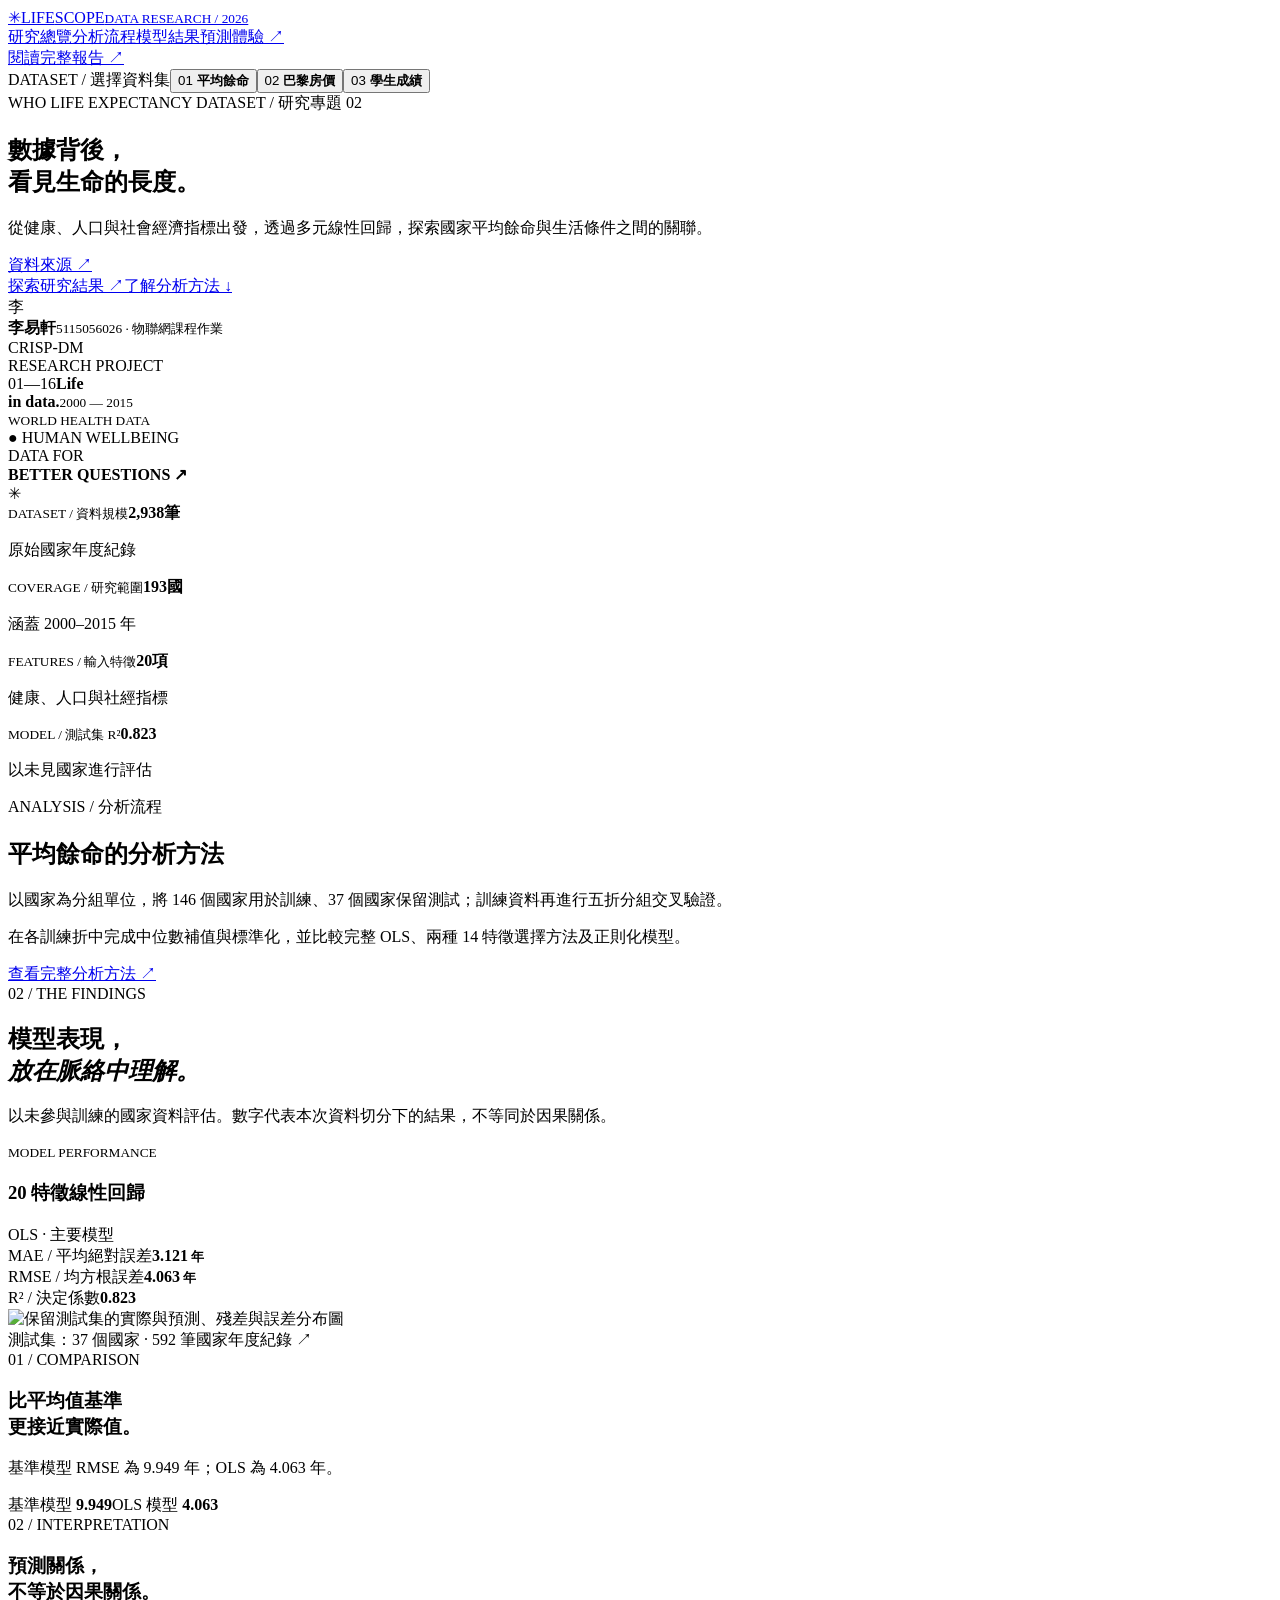
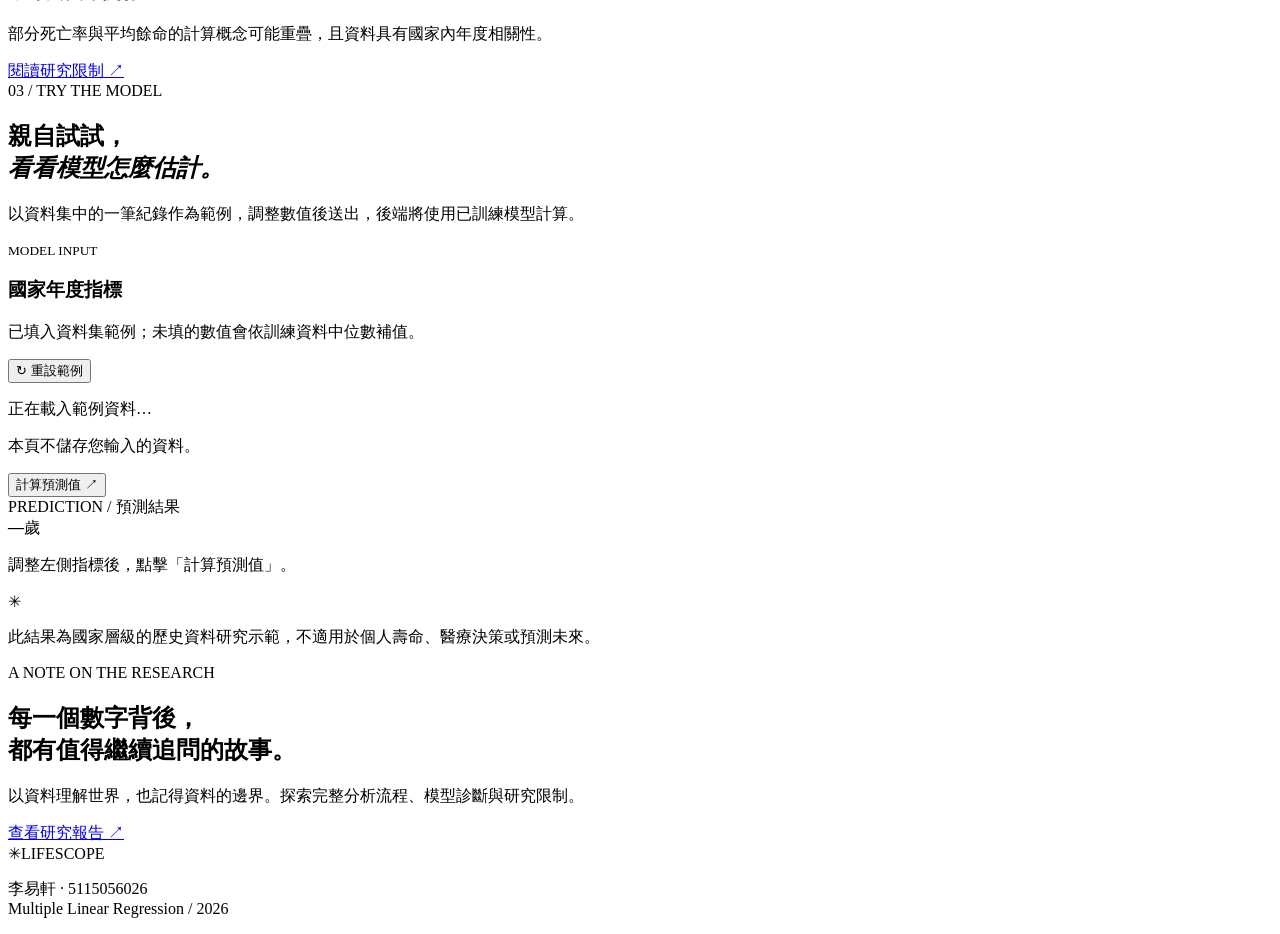
==== webapp/static/index.html @ 9385efc8 "Add regression coursework and GitHub Pages site" ====
<!doctype html>
<html lang="zh-Hant"><head><meta charset="utf-8"><meta name="viewport" content="width=device-width,initial-scale=1"><meta name="theme-color" content="#f4f5f0"><title>LifeScope｜平均餘命研究</title><link rel="stylesheet" href="/style.css"><script defer src="/app.js"></script></head>
<body><header class="topbar"><a class="brand" href="#top"><span class="brand-icon">✳</span><span>LIFE<span class="brand-light">SCOPE</span><small>DATA RESEARCH / 2026</small></span></a><nav aria-label="主選單"><a href="#overview">研究總覽</a><a href="#process">分析流程</a><a href="#results">模型結果</a><a href="#predict">預測體驗 <span>↗</span></a></nav><a class="report-link" id="active-report" href="/report.pdf" target="_blank">閱讀完整報告 <span>↗</span></a></header>
<main id="top"><div class="dataset-tabs wrap" role="tablist" aria-label="選擇資料集"><span class="tab-caption">DATASET / 選擇資料集</span><button role="tab" aria-selected="true" class="dataset-tab active" data-dataset="life" type="button">01 <b>平均餘命</b></button><button role="tab" aria-selected="false" class="dataset-tab" data-dataset="paris" type="button">02 <b>巴黎房價</b></button><button role="tab" aria-selected="false" class="dataset-tab" data-dataset="student" type="button">03 <b>學生成績</b></button></div><div id="life-panel" role="tabpanel"><section class="hero wrap" id="overview"><div class="hero-copy"><div class="eyebrow"><span class="dot"></span> WHO LIFE EXPECTANCY DATASET <span class="slash">/</span> 研究專題 02</div><h1>數據背後，<br>看見<span>生命的長度。</span></h1><p>從健康、人口與社會經濟指標出發，透過多元線性回歸，探索國家平均餘命與生活條件之間的關聯。</p><a class="source-button" href="https://www.kaggle.com/datasets/kumarajarshi/life-expectancy-who" target="_blank" rel="noopener">資料來源 ↗</a><div class="hero-actions"><a class="button primary" href="#results">探索研究結果 <span>↗</span></a><a class="button text-button" href="#process">了解分析方法 <span>↓</span></a></div><div class="author"><div class="avatar">李</div><div><strong>李易軒</strong><small>5115056026 · 物聯網課程作業</small></div><div class="author-line"></div><span>CRISP-DM<br>RESEARCH PROJECT</span></div></div><div class="hero-art" aria-label="以研究資料為主題的視覺圖形"><div class="orbit orbit-one"></div><div class="orbit orbit-two"></div><div class="orbit orbit-three"></div><div class="art-center"><span>01—16</span><strong>Life<br>in data<span>.</span></strong><small>2000 — 2015<br>WORLD HEALTH DATA</small></div><div class="art-label top-label"><span>●</span> HUMAN WELLBEING</div><div class="art-label bottom-label">DATA FOR<br><b>BETTER QUESTIONS ↗</b></div><div class="spark">✳</div></div></section>
<section class="stats wrap" aria-label="資料集摘要"><div><small>DATASET / 資料規模</small><strong>2,938<span>筆</span></strong><p>原始國家年度紀錄</p></div><div><small>COVERAGE / 研究範圍</small><strong>193<span>國</span></strong><p>涵蓋 2000–2015 年</p></div><div><small>FEATURES / 輸入特徵</small><strong>20<span>項</span></strong><p>健康、人口與社經指標</p></div><div class="stats-last"><small>MODEL / 測試集 R²</small><strong>0.823</strong><p>以未見國家進行評估</p></div></section>
<section class="method-section wrap" id="process"><div class="method-header"><div class="eyebrow">ANALYSIS / 分析流程</div><h2>平均餘命的分析方法</h2></div><div class="method-content"><p>以國家為分組單位，將 146 個國家用於訓練、37 個國家保留測試；訓練資料再進行五折分組交叉驗證。</p><p>在各訓練折中完成中位數補值與標準化，並比較完整 OLS、兩種 14 特徵選擇方法及正則化模型。</p><a href="/report.pdf" target="_blank">查看完整分析方法 ↗</a></div></section>
<section class="section result-section" id="results"><div class="wrap"><div class="section-heading"><div><div class="eyebrow">02 / THE FINDINGS</div><h2>模型表現，<br><em>放在脈絡中理解。</em></h2></div><p>以未參與訓練的國家資料評估。數字代表本次資料切分下的結果，不等同於因果關係。</p></div><div class="result-layout"><div class="result-main"><div class="card-heading"><div><small>MODEL PERFORMANCE</small><h3>20 特徵線性回歸</h3></div><span class="pill">OLS · 主要模型</span></div><div class="metric-row"><div><span>MAE / 平均絕對誤差</span><strong>3.121<small> 年</small></strong></div><div><span>RMSE / 均方根誤差</span><strong>4.063<small> 年</small></strong></div><div><span>R² / 決定係數</span><strong>0.823</strong></div></div><img class="chart" src="/chart.png" alt="保留測試集的實際與預測、殘差與誤差分布圖"><div class="card-note">測試集：37 個國家 · 592 筆國家年度紀錄 <span>↗</span></div></div><aside class="insights"><div class="insight dark"><span class="insight-num">01 / COMPARISON</span><h3>比平均值基準<br>更接近實際值。</h3><p>基準模型 RMSE 為 9.949 年；OLS 為 4.063 年。</p><div class="compare"><span>基準模型 <b>9.949</b></span><i style="--w:100%"></i><span>OLS 模型 <b>4.063</b></span><i style="--w:41%"></i></div></div><div class="insight light"><span class="insight-num">02 / INTERPRETATION</span><h3>預測關係，<br>不等於因果關係。</h3><p>部分死亡率與平均餘命的計算概念可能重疊，且資料具有國家內年度相關性。</p><a href="/report.pdf" target="_blank">閱讀研究限制 ↗</a></div></aside></div></div></section>
<section class="section wrap predict-section" id="predict"><div class="section-heading"><div><div class="eyebrow">03 / TRY THE MODEL</div><h2>親自試試，<br><em>看看模型怎麼估計。</em></h2></div><p>以資料集中的一筆紀錄作為範例，調整數值後送出，後端將使用已訓練模型計算。</p></div><div class="predict-layout"><div class="form-card"><div class="form-top"><div><small>MODEL INPUT</small><h3>國家年度指標</h3><p>已填入資料集範例；未填的數值會依訓練資料中位數補值。</p></div><button type="button" id="reset" class="reset">↻ 重設範例</button></div><form id="prediction-form"><div id="fields" class="fields"><p>正在載入範例資料…</p></div><div class="form-bottom"><p>本頁不儲存您輸入的資料。</p><button class="button primary" type="submit" id="submit">計算預測值 <span>↗</span></button></div></form></div><aside class="prediction-card"><div><span class="insight-num">PREDICTION / 預測結果</span><div class="prediction-value"><strong id="prediction">—</strong><span>歲</span></div><p id="prediction-message" aria-live="polite">調整左側指標後，點擊「計算預測值」。</p></div><div class="prediction-disclaimer"><span>✳</span><p>此結果為國家層級的歷史資料研究示範，不適用於個人壽命、醫療決策或預測未來。</p></div></aside></div></section>
<section class="closing"><div class="wrap closing-inner"><div><div class="eyebrow">A NOTE ON THE RESEARCH</div><h2>每一個數字背後，<br>都有值得繼續追問的故事。</h2></div><div><p>以資料理解世界，也記得資料的邊界。探索完整分析流程、模型診斷與研究限制。</p><a class="button outline" href="/report.pdf" target="_blank">查看研究報告 ↗</a></div></div></section></div><div id="other-panel" role="tabpanel" hidden></div></main><footer class="wrap footer"><div class="brand"><span class="brand-icon">✳</span><span>LIFE<span class="brand-light">SCOPE</span></span></div><p>李易軒 · 5115056026<br>Multiple Linear Regression / 2026</p></footer></body></html>
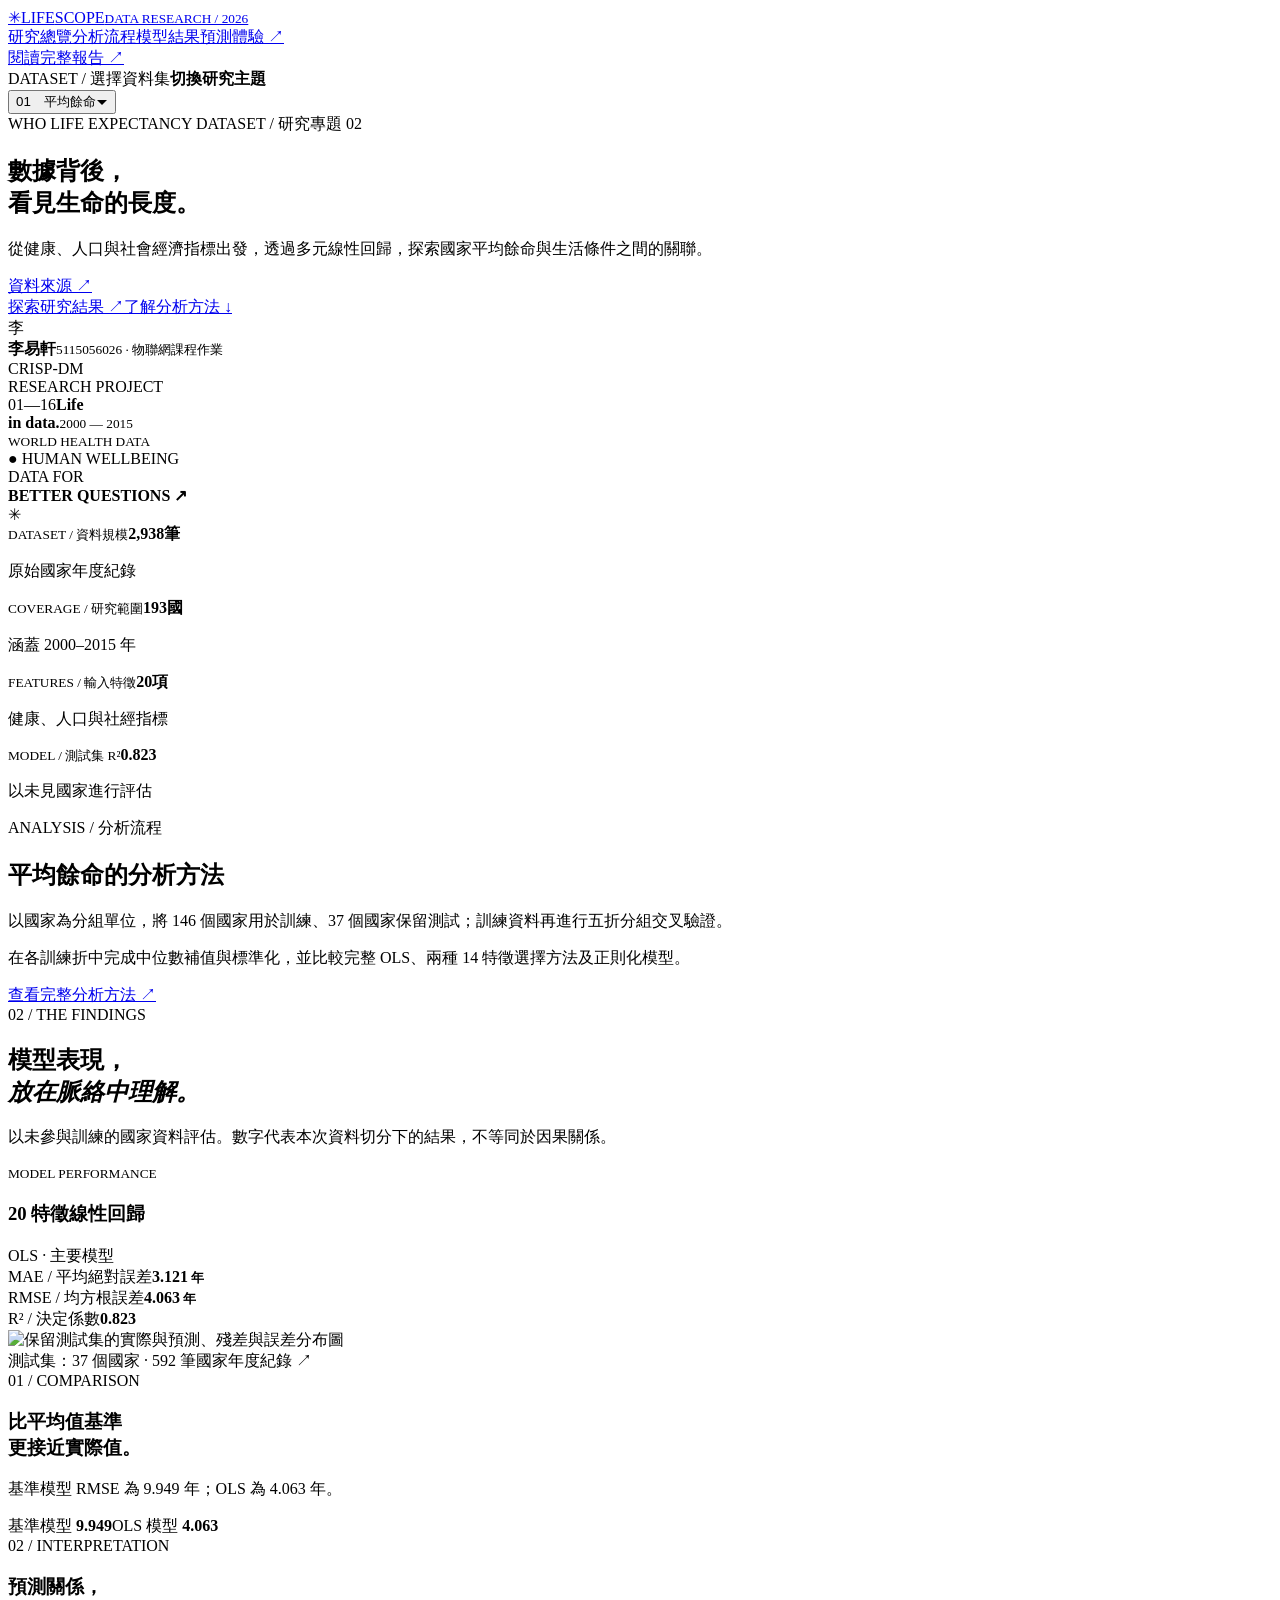
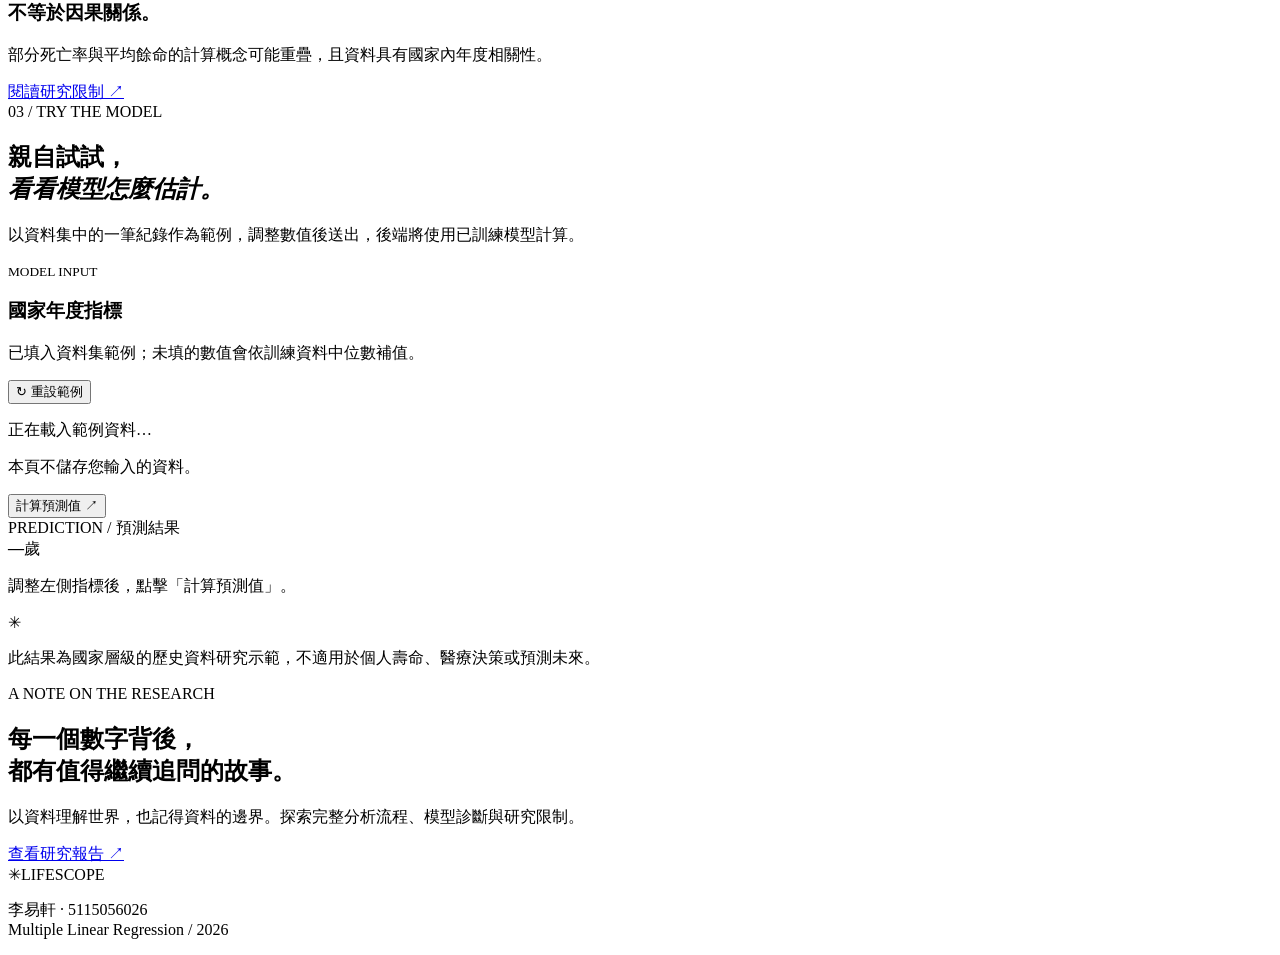
==== commit f84e3723: "Publish custom regression analysis and coursework PDFs" ====
--- a/webapp/static/index.html
+++ b/webapp/static/index.html
@@ -1,9 +1,9 @@
 <!doctype html>
-<html lang="zh-Hant"><head><meta charset="utf-8"><meta name="viewport" content="width=device-width,initial-scale=1"><meta name="theme-color" content="#f4f5f0"><title>LifeScope｜平均餘命研究</title><link rel="stylesheet" href="/style.css"><script defer src="/app.js"></script></head>
+<html lang="zh-Hant"><head><meta charset="utf-8"><meta name="viewport" content="width=device-width,initial-scale=1"><meta name="theme-color" content="#f4f5f0"><title>LifeScope｜平均餘命研究</title><link rel="stylesheet" href="/style.css"><script defer src="/app.js"></script><script defer src="/custom.js"></script></head>
 <body><header class="topbar"><a class="brand" href="#top"><span class="brand-icon">✳</span><span>LIFE<span class="brand-light">SCOPE</span><small>DATA RESEARCH / 2026</small></span></a><nav aria-label="主選單"><a href="#overview">研究總覽</a><a href="#process">分析流程</a><a href="#results">模型結果</a><a href="#predict">預測體驗 <span>↗</span></a></nav><a class="report-link" id="active-report" href="/report.pdf" target="_blank">閱讀完整報告 <span>↗</span></a></header>
-<main id="top"><div class="dataset-tabs wrap" role="tablist" aria-label="選擇資料集"><span class="tab-caption">DATASET / 選擇資料集</span><button role="tab" aria-selected="true" class="dataset-tab active" data-dataset="life" type="button">01 <b>平均餘命</b></button><button role="tab" aria-selected="false" class="dataset-tab" data-dataset="paris" type="button">02 <b>巴黎房價</b></button><button role="tab" aria-selected="false" class="dataset-tab" data-dataset="student" type="button">03 <b>學生成績</b></button></div><div id="life-panel" role="tabpanel"><section class="hero wrap" id="overview"><div class="hero-copy"><div class="eyebrow"><span class="dot"></span> WHO LIFE EXPECTANCY DATASET <span class="slash">/</span> 研究專題 02</div><h1>數據背後，<br>看見<span>生命的長度。</span></h1><p>從健康、人口與社會經濟指標出發，透過多元線性回歸，探索國家平均餘命與生活條件之間的關聯。</p><a class="source-button" href="https://www.kaggle.com/datasets/kumarajarshi/life-expectancy-who" target="_blank" rel="noopener">資料來源 ↗</a><div class="hero-actions"><a class="button primary" href="#results">探索研究結果 <span>↗</span></a><a class="button text-button" href="#process">了解分析方法 <span>↓</span></a></div><div class="author"><div class="avatar">李</div><div><strong>李易軒</strong><small>5115056026 · 物聯網課程作業</small></div><div class="author-line"></div><span>CRISP-DM<br>RESEARCH PROJECT</span></div></div><div class="hero-art" aria-label="以研究資料為主題的視覺圖形"><div class="orbit orbit-one"></div><div class="orbit orbit-two"></div><div class="orbit orbit-three"></div><div class="art-center"><span>01—16</span><strong>Life<br>in data<span>.</span></strong><small>2000 — 2015<br>WORLD HEALTH DATA</small></div><div class="art-label top-label"><span>●</span> HUMAN WELLBEING</div><div class="art-label bottom-label">DATA FOR<br><b>BETTER QUESTIONS ↗</b></div><div class="spark">✳</div></div></section>
+<main id="top"><div class="dataset-picker wrap"><div class="picker-label" id="dataset-label"><span>DATASET / 選擇資料集</span><strong>切換研究主題</strong></div><div class="picker-control"><button type="button" id="dataset-select" class="picker-trigger" aria-labelledby="dataset-label dataset-current" aria-haspopup="listbox" aria-expanded="false" aria-controls="dataset-options"><span id="dataset-current">01　平均餘命</span><svg class="picker-arrow" aria-hidden="true" width="12" height="8" viewBox="0 0 12 8"><path d="M1 2h10L6 7z" fill="currentColor"/></svg></button><ul id="dataset-options" class="picker-menu" role="listbox" aria-label="選擇研究資料集" hidden><li role="option" aria-selected="true" tabindex="-1" data-value="life">01　平均餘命</li><li role="option" aria-selected="false" tabindex="-1" data-value="paris">02　巴黎房價</li><li role="option" aria-selected="false" tabindex="-1" data-value="student">03　學生成績</li><li role="option" aria-selected="false" tabindex="-1" data-value="custom">04　自訂資料集</li></ul></div></div><div id="life-panel"><section class="hero wrap" id="overview"><div class="hero-copy"><div class="eyebrow"><span class="dot"></span> WHO LIFE EXPECTANCY DATASET <span class="slash">/</span> 研究專題 02</div><h1>數據背後，<br>看見<span>生命的長度。</span></h1><p>從健康、人口與社會經濟指標出發，透過多元線性回歸，探索國家平均餘命與生活條件之間的關聯。</p><a class="source-button" href="https://www.kaggle.com/datasets/kumarajarshi/life-expectancy-who" target="_blank" rel="noopener">資料來源 ↗</a><div class="hero-actions"><a class="button primary" href="#results">探索研究結果 <span>↗</span></a><a class="button text-button" href="#process">了解分析方法 <span>↓</span></a></div><div class="author"><div class="avatar">李</div><div><strong>李易軒</strong><small>5115056026 · 物聯網課程作業</small></div><div class="author-line"></div><span>CRISP-DM<br>RESEARCH PROJECT</span></div></div><div class="hero-art" aria-label="以研究資料為主題的視覺圖形"><div class="orbit orbit-one"></div><div class="orbit orbit-two"></div><div class="orbit orbit-three"></div><div class="art-center"><span>01—16</span><strong>Life<br>in data<span>.</span></strong><small>2000 — 2015<br>WORLD HEALTH DATA</small></div><div class="art-label top-label"><span>●</span> HUMAN WELLBEING</div><div class="art-label bottom-label">DATA FOR<br><b>BETTER QUESTIONS ↗</b></div><div class="spark">✳</div></div></section>
 <section class="stats wrap" aria-label="資料集摘要"><div><small>DATASET / 資料規模</small><strong>2,938<span>筆</span></strong><p>原始國家年度紀錄</p></div><div><small>COVERAGE / 研究範圍</small><strong>193<span>國</span></strong><p>涵蓋 2000–2015 年</p></div><div><small>FEATURES / 輸入特徵</small><strong>20<span>項</span></strong><p>健康、人口與社經指標</p></div><div class="stats-last"><small>MODEL / 測試集 R²</small><strong>0.823</strong><p>以未見國家進行評估</p></div></section>
 <section class="method-section wrap" id="process"><div class="method-header"><div class="eyebrow">ANALYSIS / 分析流程</div><h2>平均餘命的分析方法</h2></div><div class="method-content"><p>以國家為分組單位，將 146 個國家用於訓練、37 個國家保留測試；訓練資料再進行五折分組交叉驗證。</p><p>在各訓練折中完成中位數補值與標準化，並比較完整 OLS、兩種 14 特徵選擇方法及正則化模型。</p><a href="/report.pdf" target="_blank">查看完整分析方法 ↗</a></div></section>
 <section class="section result-section" id="results"><div class="wrap"><div class="section-heading"><div><div class="eyebrow">02 / THE FINDINGS</div><h2>模型表現，<br><em>放在脈絡中理解。</em></h2></div><p>以未參與訓練的國家資料評估。數字代表本次資料切分下的結果，不等同於因果關係。</p></div><div class="result-layout"><div class="result-main"><div class="card-heading"><div><small>MODEL PERFORMANCE</small><h3>20 特徵線性回歸</h3></div><span class="pill">OLS · 主要模型</span></div><div class="metric-row"><div><span>MAE / 平均絕對誤差</span><strong>3.121<small> 年</small></strong></div><div><span>RMSE / 均方根誤差</span><strong>4.063<small> 年</small></strong></div><div><span>R² / 決定係數</span><strong>0.823</strong></div></div><img class="chart" src="/chart.png" alt="保留測試集的實際與預測、殘差與誤差分布圖"><div class="card-note">測試集：37 個國家 · 592 筆國家年度紀錄 <span>↗</span></div></div><aside class="insights"><div class="insight dark"><span class="insight-num">01 / COMPARISON</span><h3>比平均值基準<br>更接近實際值。</h3><p>基準模型 RMSE 為 9.949 年；OLS 為 4.063 年。</p><div class="compare"><span>基準模型 <b>9.949</b></span><i style="--w:100%"></i><span>OLS 模型 <b>4.063</b></span><i style="--w:41%"></i></div></div><div class="insight light"><span class="insight-num">02 / INTERPRETATION</span><h3>預測關係，<br>不等於因果關係。</h3><p>部分死亡率與平均餘命的計算概念可能重疊，且資料具有國家內年度相關性。</p><a href="/report.pdf" target="_blank">閱讀研究限制 ↗</a></div></aside></div></div></section>
 <section class="section wrap predict-section" id="predict"><div class="section-heading"><div><div class="eyebrow">03 / TRY THE MODEL</div><h2>親自試試，<br><em>看看模型怎麼估計。</em></h2></div><p>以資料集中的一筆紀錄作為範例，調整數值後送出，後端將使用已訓練模型計算。</p></div><div class="predict-layout"><div class="form-card"><div class="form-top"><div><small>MODEL INPUT</small><h3>國家年度指標</h3><p>已填入資料集範例；未填的數值會依訓練資料中位數補值。</p></div><button type="button" id="reset" class="reset">↻ 重設範例</button></div><form id="prediction-form"><div id="fields" class="fields"><p>正在載入範例資料…</p></div><div class="form-bottom"><p>本頁不儲存您輸入的資料。</p><button class="button primary" type="submit" id="submit">計算預測值 <span>↗</span></button></div></form></div><aside class="prediction-card"><div><span class="insight-num">PREDICTION / 預測結果</span><div class="prediction-value"><strong id="prediction">—</strong><span>歲</span></div><p id="prediction-message" aria-live="polite">調整左側指標後，點擊「計算預測值」。</p></div><div class="prediction-disclaimer"><span>✳</span><p>此結果為國家層級的歷史資料研究示範，不適用於個人壽命、醫療決策或預測未來。</p></div></aside></div></section>
-<section class="closing"><div class="wrap closing-inner"><div><div class="eyebrow">A NOTE ON THE RESEARCH</div><h2>每一個數字背後，<br>都有值得繼續追問的故事。</h2></div><div><p>以資料理解世界，也記得資料的邊界。探索完整分析流程、模型診斷與研究限制。</p><a class="button outline" href="/report.pdf" target="_blank">查看研究報告 ↗</a></div></div></section></div><div id="other-panel" role="tabpanel" hidden></div></main><footer class="wrap footer"><div class="brand"><span class="brand-icon">✳</span><span>LIFE<span class="brand-light">SCOPE</span></span></div><p>李易軒 · 5115056026<br>Multiple Linear Regression / 2026</p></footer></body></html>
+<section class="closing"><div class="wrap closing-inner"><div><div class="eyebrow">A NOTE ON THE RESEARCH</div><h2>每一個數字背後，<br>都有值得繼續追問的故事。</h2></div><div><p>以資料理解世界，也記得資料的邊界。探索完整分析流程、模型診斷與研究限制。</p><a class="button outline" href="/report.pdf" target="_blank">查看研究報告 ↗</a></div></div></section></div><div id="other-panel" hidden></div><div id="custom-panel" hidden><section class="hero other-hero wrap" id="custom-overview"><div class="hero-copy"><div class="eyebrow"><span class="dot"></span> YOUR DATASET / 自訂資料分析</div><h1>帶入你的資料，<br><span>探索新的問題。</span></h1><p>上傳 CSV，選擇一個數值預測目標與至少兩個輸入特徵，建立專屬的多元線性回歸模型。</p><a class="button primary" href="#custom-upload">開始分析 ↓</a><div class="author custom-author"><div class="avatar">李</div><div><strong>李易軒</strong><small>5115056026 · 物聯網課程作業</small></div></div></div><div class="hero-art"><div class="orbit orbit-one"></div><div class="orbit orbit-two"></div><div class="art-center"><span>DATASET / 04</span><strong>Your<br>own data<span>.</span></strong><small>UPLOAD · EXPLORE<br>MODEL · EVALUATE</small></div><div class="spark">✳</div></div></section><section class="method-section wrap" id="custom-process"><div class="method-header"><div class="eyebrow">ANALYSIS / 分析流程</div><h2>從資料到模型結果</h2></div><div class="method-content"><p>上傳 UTF-8 CSV → 選擇目標與特徵 → 以訓練集處理缺值及類別 → 建立線性回歸 → 評估獨立測試集。</p><p>隨機切分 80% 訓練、20% 測試（seed 42），並以訓練集進行五折交叉驗證。資料僅傳送至目前網站的後端處理，不寫入檔案。</p></div></section><section class="section wrap" id="custom-upload"><div class="section-heading"><div><div class="eyebrow">01 / YOUR DATA</div><h2>選擇資料，<br><em>設定研究問題。</em></h2></div><p>支援 UTF-8 CSV（逗號、分號或 Tab 分隔）、最多 8 MB、100,000 筆與 200 欄。第一列須為不重複的欄位名稱。</p></div><div class="form-card custom-card"><label class="custom-file-label" for="custom-file">選擇 CSV 資料集</label><div class="custom-file-row"><input id="custom-file" type="file" accept=".csv,text/csv"><button id="custom-remove" class="custom-remove" type="button" aria-label="移除已選資料集" title="移除已選資料集" hidden>×</button></div><p id="custom-status" class="custom-status" aria-live="polite">尚未選擇檔案。</p><div id="custom-config" hidden><div class="field custom-target"><label for="custom-target">預測目標（數值欄位）</label><select id="custom-target"></select></div><div class="custom-feature-heading"><div><h3>選擇輸入特徵</h3><p>至少選兩個；建議 14–20 個。請排除識別碼與預測時無法取得的資訊。</p></div><div><button class="reset" type="button" id="custom-select-all">全選</button> <button class="reset" type="button" id="custom-clear-all">清除</button></div></div><div id="custom-features" class="custom-features"></div><p class="model-summary">數值缺值採中位數，類別缺值採眾數；只以訓練資料擬合。</p></div><div class="form-bottom custom-actions"><p>選擇資料集後，確認預測目標與特徵即可開始。</p><button id="custom-train" class="button primary" type="button" disabled>分析資料集 ↗</button></div></div></section><section class="section wrap" id="custom-results" hidden><div class="section-heading"><div><div class="eyebrow">02 / MODEL RESULTS</div><h2>檢視結果，<br><em>理解模型表現。</em></h2></div><p>測試集未參與模型訓練。R² 越接近 1 通常越好，誤差越小越好。</p></div><div class="result-main"><div class="card-heading"><div><small>HOLDOUT PERFORMANCE</small><h3>獨立測試集 · 多元線性回歸</h3></div><span class="pill">OLS / 80:20</span></div><div class="custom-metrics"><div><span>MAE</span><strong id="custom-test-mae"></strong></div><div><span>MSE</span><strong id="custom-test-mse"></strong></div><div><span>RMSE</span><strong id="custom-test-rmse"></strong></div><div><span>R²</span><strong id="custom-test-r2"></strong></div></div><p id="custom-summary" class="model-summary"></p><p id="custom-cv" class="model-summary"></p><p class="model-summary">訓練集：MAE <b id="custom-train-mae"></b> · MSE <b id="custom-train-mse"></b> · RMSE <b id="custom-train-rmse"></b> · R² <b id="custom-train-r2"></b></p><div id="custom-warning" class="dataset-note"></div><p class="model-summary">隨機切分不適合所有情境；時間序列、同一個人或同一國家的重複紀錄，可能需要依時間或群組切分。類別欄位最多 100 種值，並以訓練資料建立獨熱編碼。</p></div></section></div></main><footer class="wrap footer"><div class="brand"><span class="brand-icon">✳</span><span>LIFE<span class="brand-light">SCOPE</span></span></div><p>李易軒 · 5115056026<br>Multiple Linear Regression / 2026</p></footer></body></html>
